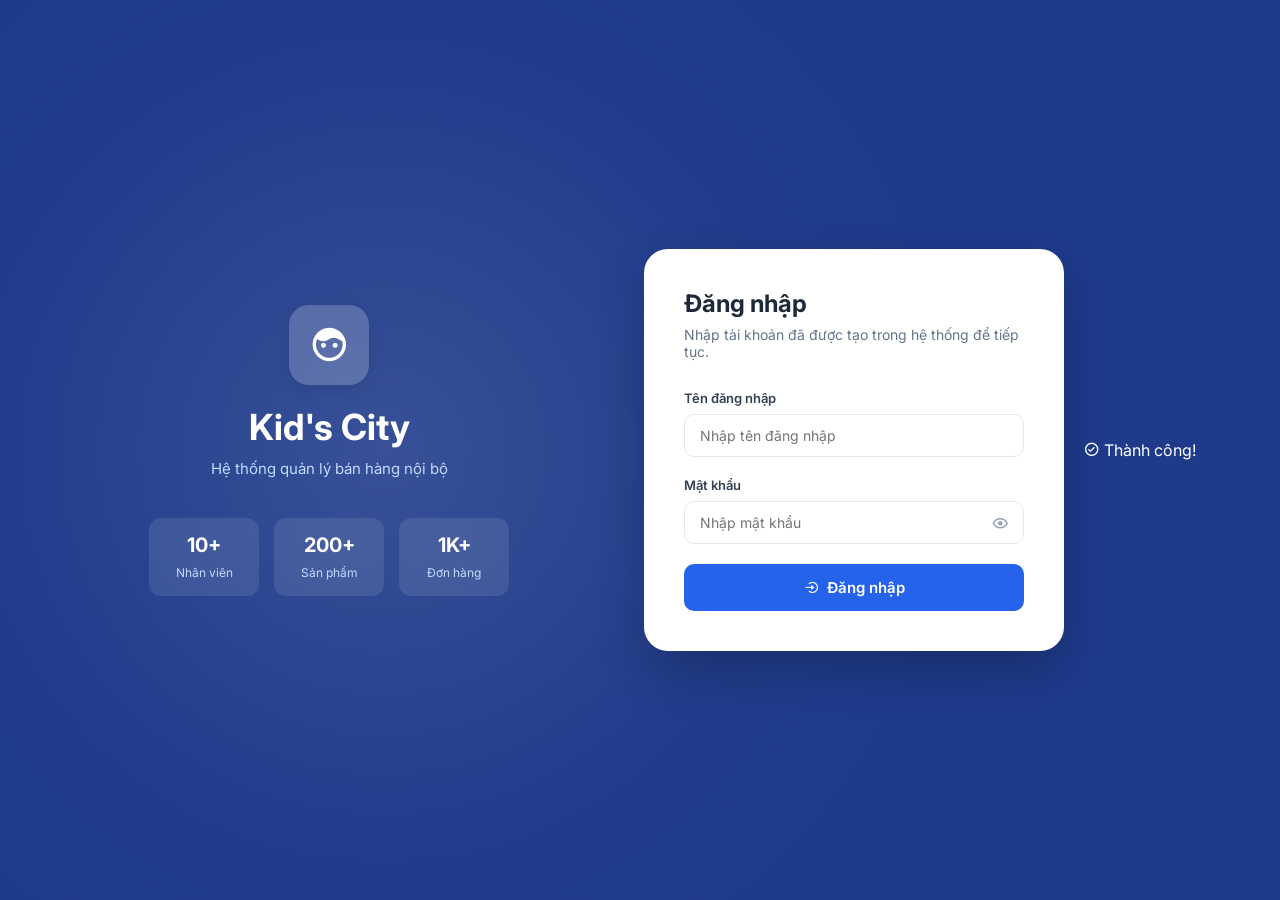
==== frontend/index.html @ 683a2ca7 "update hangnhap+sp" ====
<!DOCTYPE html>
<html lang="vi">
<head>
    <meta charset="UTF-8">
    <meta name="viewport" content="width=device-width, initial-scale=1.0">
    <title>Kid's City - Quản lý bán hàng</title>
    <link href='https://unpkg.com/boxicons@2.1.4/css/boxicons.min.css' rel='stylesheet'>
    <link rel="stylesheet" href="assets/css/index.css">
    <link rel="stylesheet" href="assets/css/sale.css?v=20260528-invoice-combobox">
    <link rel="stylesheet" href="assets/css/import.css?v=20260611-import-edit-layout">
    <link rel="stylesheet" href="assets/css/dashboard.css">
</head>
<body>

    <aside class="sidebar">
        <div class="sidebar-header">
            <div class="logo">
                <i class='bx bxs-face'></i>
                <div>
                    <h2>Kid's City</h2>
                    <p>Quản lý bán hàng</p>
                </div>
            </div>
        </div>

        <ul class="menu">
            <li class="menu-item active">
                <a href="views/dashboard.html" data-target="dashboard">
                    <i class='bx bx-grid-alt'></i> Tổng quan
                </a>
            </li>
            <li class="menu-item">
                <a href="#imports" data-target="imports">
                    <i class='bx bx-box'></i> Quản lý hàng nhập
                </a>
            </li>
            <li class="menu-item has-submenu">
                <a href="#" class="menu-toggle">
                    <i class='bx bx-cube'></i> <span>Quản lý sản phẩm</span>
                    <i class='bx bx-chevron-down arrow'></i>
                </a>
                <ul class="submenu">
                    <li><a href="views/products/categories.html"><i class='bx bx-purchase-tag-alt'></i> Danh mục</a></li>
                    <li><a href="views/products/list.html"><i class='bx bx-package'></i> Sản phẩm</a></li>
                </ul>
            </li>
            <li class="menu-item has-submenu">
                <a href="#" class="menu-toggle">
                    <i class='bx bx-cart'></i> <span>Quản lý bán hàng</span>
                    <i class='bx bx-chevron-down arrow'></i>
                </a>
                <ul class="submenu">
                    <li><a href="#sales/invoices" data-target="sales/invoices"><i class='bx bx-receipt'></i> Hóa đơn</a></li>
                    <li><a href="#sales/exchanges" data-target="sales/exchanges"><i class='bx bx-transfer'></i> Đổi hàng</a></li>
                    <li><a href="#sales/returns" data-target="sales/returns"><i class='bx bx-revision'></i> Trả hàng</a></li>
                </ul>
            </li>
            <li class="menu-item">
                <a href="views/customers.html">
                    <i class='bx bx-user-pin'></i> Quản lý khách hàng
                </a>
            </li>
            <li class="menu-item has-submenu">
                <a href="#" class="menu-toggle">
                    <i class='bx bx-bar-chart-alt-2'></i> <span>Quản lý báo cáo</span>
                    <i class='bx bx-chevron-down arrow'></i>
                </a>
                <ul class="submenu">
                    <li><a href="views/reports/revenue.html"><i class='bx bx-line-chart'></i> Doanh thu</a></li>
                    <li><a href="views/reports/products.html"><i class='bx bx-box'></i> Sản phẩm</a></li>
                    <li><a href="views/reports/customers.html"><i class='bx bx-group'></i> Khách hàng</a></li>
                </ul>
            </li>
        </ul>
    </aside>

    <div class="main-wrapper">
        <header class="top-header">
            <div style="display: flex; align-items: center;">
                <i class='bx bx-menu' id="mobile-menu-btn"></i>
                
                <div class="search-bar">
                    <i class='bx bx-search'></i>
                    <input type="text" placeholder="Tìm kiếm tại đây...">
                </div>
            </div>
            
            <div class="header-actions">
                <div class="dropdown" id="notification-dropdown">
                        <div class="icon-wrapper">
                            <i class='bx bx-bell notification-icon'></i>
                            <span class="badge-dot"></span> </div>
                        
                        <div class="dropdown-menu">
                            <div class="dropdown-header">Thông báo mới</div>
                            <ul class="dropdown-list">
                                <li>
                                    <i class='bx bx-cart-alt'></i>
                                    <div>
                                        <p>Có đơn hàng mới <strong>#ORD011</strong></p>
                                        <span>2 phút trước</span>
                                    </div>
                                </li>
                                <li>
                                    <i class='bx bx-error-circle'></i>
                                    <div>
                                        <p>Sản phẩm <strong>Áo thun</strong> sắp hết hàng</p>
                                        <span>1 giờ trước</span>
                                    </div>
                                </li>
                            </ul>
                            <a href="#" class="dropdown-footer">Xem tất cả thông báo</a>
                        </div>
                    </div>

                <div class="dropdown" id="user-dropdown">
                    <div class="header-user">
                        <div class="avatar blue-bg">N</div>
                        <div class="user-info mobile-hidden">
                            <h4>Nguyễn Văn An</h4>
                            <p>Chủ shop</p>
                        </div>
                        <i class='bx bx-chevron-down'></i>
                    </div>

                    <div class="dropdown-menu account-menu">
                        <ul class="dropdown-list">
                            <li id="open-profile">
                                <i class='bx bx-user'></i> <span>Thông tin cá nhân</span>
                            </li>
                            <li id="open-password">
                                <i class='bx bx-lock-alt'></i> <span>Đổi mật khẩu</span>
                            </li>
                            <li class="divider"></li>
                            <li class="logout-item">
                                <i class='bx bx-log-out-circle'></i> <span>Đăng xuất</span>
                            </li>
                        </ul>
                    </div>
                </div>
            </div>

            <div class="modal-overlay" id="modal-profile">
                <div class="modal-content profile-modal">
                    <div class="modal-header">
                        <h3>Thông tin cá nhân</h3>
                    </div>
                    <div class="modal-body">
                        <div class="profile-main">
                            <div class="avatar-large blue-bg">N</div>
                            <div class="profile-info-header">
                                <h4>Nguyễn Văn An</h4>
                                <p>admin@kidscity.vn</p>
                                <span class="badge-role">Chủ shop</span>
                            </div>
                        </div>
                        <div class="profile-details">
                            <div class="detail-row">
                                <span class="label">Tên đăng nhập</span>
                                <span class="value">admin</span>
                            </div>
                            <div class="detail-row">
                                <span class="label">Điện thoại</span>
                                <span class="value">0901234567</span>
                            </div>
                            <div class="detail-row">
                                <span class="label">Ngày tạo</span>
                                <span class="value">2024-01-01</span>
                            </div>
                        </div>
                        <button class="btn-primary-block close-modal">Đóng</button>
                    </div>
                </div>
            </div>

            <div class="modal-overlay" id="modal-password">
                <div class="modal-content password-modal">
                    <div class="modal-header">
                        <h3>Đổi mật khẩu</h3>
                    </div>
                    <div class="modal-body">
                        <div class="form-group">
                            <label>Mật khẩu mới</label>
                            <input type="password" class="form-control" id="new-password" autocomplete="new-password" value="">
                        </div>
                        <div class="form-group">
                            <label>Xác nhận lại mật khẩu mới</label>
                            <input type="password" class="form-control" id="confirm-new-password" autocomplete="new-password" value="">
                            <p class="password-error" id="password-match-error"></p>
                        </div>
                        <div class="modal-footer-btns">
                            <button class="btn-outline close-modal">Hủy</button>
                            <button class="btn-primary" id="save-password-change">Lưu thay đổi</button>
                        </div>
                    </div>
                </div>
            </div>
        </header>

        <main id="main-content" class="content-body">
            
        </main>
        
    </div>

    <script src="js/api.js?v=20260609-db-only"></script>
    <script src="js/auth.js?v=20260531-staff-role-normalize"></script>
    <script src="js/sale.js?v=20260609-db-only"></script>
    <script src="js/import.js?v=20260611-import-edit-images"></script>
    <script src="js/data-bindings.js?v=20260528-db-views"></script>
    <script src="js/index.js?v=20260601-password"></script>
</body>
</html>
---- frontend/assets/css/index.css ----
@import url('https://fonts.googleapis.com/css2?family=Inter:wght@400;500;600;700&display=swap');

/* --- GLOBAL --- */
* { margin: 0; padding: 0; box-sizing: border-box; font-family: 'Inter', sans-serif; }
body { background-color: #f7f9fc; display: flex; height: 100vh; overflow: hidden; color: #333; }
a { text-decoration: none; }
ul { list-style: none; }

/* --- SIDEBAR --- */
.sidebar { width: 280px; background-color: #2b4592; color: #fff; display: flex; flex-direction: column; height: 100%; transition: left 0.3s ease;}
.sidebar-header { padding: 20px; display: flex; align-items: center; justify-content: space-between; border-bottom: 1px solid rgba(255,255,255,0.1); }
.logo { display: flex; align-items: center; gap: 10px; }
.logo i { font-size: 32px; background: #fff; color: #2b4592; border-radius: 50%; padding: 5px; }
.logo h2 { font-size: 18px; font-weight: 700; }
.logo p { font-size: 12px; color: #a5b4fc; }

/* Xử lý khoảng cách Menu chuẩn */
.menu { padding: 20px 15px; flex: 1; overflow-y: auto; }
.menu-item { margin-bottom: 5px; }
.menu-item > a { 
    display: flex; 
    align-items: center; 
    gap: 12px; /* Ghim khoảng cách giữa Icon và Chữ */
    padding: 12px 15px; 
    border-radius: 8px; 
    color: #c7d2fe; 
    transition: 0.2s; 
    font-weight: 500;
}
.menu-item > a:hover, .menu-item.active > a { 
    background-color: #3b5cbd; 
    color: #fff; 
}
.menu-item > a > i:first-child { 
    font-size: 20px; 
}
.menu-item > a > span {
    flex: 1; /* Chiếm phần không gian còn lại */
    white-space: nowrap;
}
.menu-item .arrow { 
    margin-left: auto; /* Đẩy mũi tên trượt sang lề phải */
    font-size: 20px;
    transition: 0.3s; 
}
.menu-item.open .arrow { transform: rotate(180deg); }

/* Submenu */
.submenu { padding-left: 45px; margin-top: 5px; display: none; }
.menu-item.open .submenu { display: block; }
.submenu a { display: flex; align-items: center; gap: 10px; color: #a5b4fc; padding: 8px 0; font-size: 14px; }
.submenu a:hover { color: #fff; }
.submenu a.active,
.submenu-active a {
    color: #fff;
    font-weight: 700;
    background: rgba(255, 255, 255, 0.14);
    border-radius: 8px;
    padding: 8px 10px;
    margin-left: -10px;
}
.submenu a.active i,
.submenu-active a i { color: #fff; }

.avatar { width: 40px; height: 40px; border-radius: 50%; background: #2563eb; display: flex; align-items: center; justify-content: center; font-weight: bold; color: #fff;}
.user-info h4 { font-size: 14px; font-weight: 600; }
.user-info p { font-size: 12px; color: #a5b4fc; }

/* --- MAIN WRAPPER & HEADER --- */
.main-wrapper { flex: 1; display: flex; flex-direction: column; overflow: hidden; }
.top-header { height: 70px; background: #fff; display: flex; align-items: center; justify-content: space-between; padding: 0 30px; box-shadow: 0 2px 10px rgba(0,0,0,0.02); z-index: 10;}
.search-bar { display: flex; align-items: center; background: #f3f4f6; padding: 10px 15px; border-radius: 8px; width: 350px; }
.search-bar i { color: #9ca3af; font-size: 20px; margin-right: 10px; }
.search-bar input { border: none; background: transparent; outline: none; width: 100%; font-size: 14px; }
.header-actions { display: flex; align-items: center; gap: 20px; }
.notification-icon { font-size: 24px; color: #6b7280; cursor: pointer; }
.header-user { display: flex; align-items: center; gap: 12px; cursor: pointer; }
.header-user .user-info h4 { color: #111827; }
.header-user .user-info p { color: #6b7280; }

/* --- CONTENT BODY (DASHBOARD) --- */
.content-body { padding: 30px; overflow-y: auto; flex: 1; }
.page-header { margin-bottom: 25px; }
.page-header h1 { font-size: 24px; color: #111827; margin-bottom: 5px; }
.page-header p { color: #6b7280; font-size: 14px; }

/* Thẻ thống kê */
.stats-grid { display: grid; grid-template-columns: repeat(4, 1fr); gap: 20px; margin-bottom: 30px; }
.stat-card { background: #fff; padding: 20px; border-radius: 12px; display: flex; justify-content: space-between; box-shadow: 0 2px 10px rgba(0,0,0,0.02); }
.stat-title { color: #6b7280; font-size: 14px; margin-bottom: 10px; }
.stat-value { font-size: 24px; color: #111827; margin-bottom: 10px; }
.stat-trend { font-size: 12px; display: flex; align-items: center; gap: 5px; }
.stat-trend.positive { color: #10b981; }
.stat-trend span { color: #9ca3af; }
.stat-icon { width: 48px; height: 48px; border-radius: 12px; display: flex; align-items: center; justify-content: center; font-size: 24px; }
.blue-light { background: #e0e7ff; color: #4f46e5; }
.orange-light { background: #ffedd5; color: #ea580c; }
.green-light { background: #d1fae5; color: #10b981; }
.purple-light { background: #f3e8ff; color: #9333ea; }

/* Bảng và List */
.bottom-grid { display: grid; grid-template-columns: 2fr 1fr; gap: 20px; }
.table-card { background: #fff; padding: 20px; border-radius: 12px; box-shadow: 0 2px 10px rgba(0,0,0,0.02); }
.card-header { display: flex; justify-content: space-between; align-items: flex-start; margin-bottom: 20px; }
.card-header h3 { font-size: 16px; color: #111827; margin-bottom: 5px; }
.card-header p { font-size: 13px; color: #6b7280; }
.view-all { color: #3b82f6; font-size: 13px; display: flex; align-items: center; gap: 5px; font-weight: 500;}

table { width: 100%; border-collapse: collapse; }
table th { text-align: left; padding: 12px 10px; font-size: 12px; color: #6b7280; border-bottom: 1px solid #f3f4f6; }
table td { padding: 15px 10px; font-size: 14px; border-bottom: 1px solid #f3f4f6; color: #374151; }
.text-blue { color: #2563eb !important; }
.font-weight-500 { font-weight: 500; }
.font-weight-600 { font-weight: 600; }

.badge { padding: 6px 12px; border-radius: 20px; font-size: 12px; font-weight: 500; }
.badge-warning { background: #fef3c7; color: #d97706; }
.badge-info { background: #e0f2fe; color: #0284c7; }
.badge-success { background: #d1fae5; color: #059669; }

.product-list li { display: flex; align-items: center; padding: 15px 0; border-bottom: 1px solid #f3f4f6; }
.product-list li:last-child { border-bottom: none; }
.product-rank { width: 28px; height: 28px; border-radius: 50%; display: flex; align-items: center; justify-content: center; font-size: 13px; font-weight: 600; margin-right: 15px; }
.rank-1 { background: #fef08a; color: #ca8a04; }
.rank-2 { background: #e5e7eb; color: #4b5563; }
.rank-3 { background: #fed7aa; color: #c2410c; }
.product-info { flex: 1; }
.product-info h4 { font-size: 14px; color: #111827; margin-bottom: 3px; }
.product-info p { font-size: 12px; color: #6b7280; }
.product-price { text-align: right; }
.product-price h4 { font-size: 14px; font-weight: 600; color: #111827; }
.product-price p { font-size: 12px; color: #10b981; }

/* =========================================
   RESPONSIVE DESIGN (TABLET & MOBILE)
   ========================================= */

#mobile-menu-btn {
    display: none;
    font-size: 28px;
    cursor: pointer;
    color: #111827;
    margin-right: 15px;
}

.sidebar-overlay {
    display: none;
    position: fixed;
    top: 0; left: 0; right: 0; bottom: 0;
    background: rgba(0,0,0,0.5);
    z-index: 99;
}

/* Tablet */
@media (max-width: 1024px) {
    .stats-grid { grid-template-columns: repeat(2, 1fr); }
    .bottom-grid { grid-template-columns: 1fr; }
}

/* Mobile */
@media (max-width: 768px) {

    #mobile-menu-btn { display: block; }
    .search-bar, .mobile-hidden { display: none; }
    .top-header { padding: 0 15px; }
    .content-body { padding: 15px; }

    .sidebar {
        position: fixed;
        left: -280px;
        top: 0; bottom: 0;
        z-index: 100;
    }
    
    .sidebar.show { left: 0; }
    .sidebar-overlay.show { display: block; }
    .stats-grid { grid-template-columns: 1fr; }
    .recent-orders { overflow-x: auto; }
    table { min-width: 600px; }
}

/* --- HỆ THỐNG DROPDOWN --- */
.dropdown {
    position: relative;
    display: inline-block;
}

.icon-wrapper {
    position: relative;
    cursor: pointer;
    padding: 5px;
}

/* Chấm đỏ thông báo trên icon chuông */
.badge-dot {
    position: absolute;
    top: 5px;
    right: 5px;
    width: 9px;
    height: 9px;
    background-color: #ef4444; /* Màu đỏ thông báo */
    border: 2px solid #fff;
    border-radius: 50%;
}

/* Khung Menu thả xuống */
.dropdown-menu {
    position: absolute;
    top: calc(100% + 12px);
    right: 0;
    width: 260px;
    background: #fff;
    border-radius: 12px;
    box-shadow: 0 10px 25px rgba(0,0,0,0.08);
    border: 1px solid #f0f0f0;
    display: none; /* Ẩn mặc định */
    z-index: 1000;
    overflow: hidden;
    animation: fadeInSlide 0.2s ease-out;
}

.dropdown-menu.show {
    display: block;
}

@keyframes fadeInSlide {
    from { opacity: 0; transform: translateY(-10px); }
    to { opacity: 1; transform: translateY(0); }
}

/* Header & Footer của dropdown thông báo */
.dropdown-header {
    padding: 15px;
    font-weight: 600;
    border-bottom: 1px solid #f3f4f6;
    font-size: 14px;
}

.dropdown-footer {
    display: block;
    text-align: center;
    padding: 12px;
    font-size: 13px;
    color: #2563eb;
    background: #f9fafb;
    border-top: 1px solid #f3f4f6;
}

/* Danh sách các mục trong menu */
.dropdown-list { padding: 5px 0; margin: 0; list-style: none; }
.dropdown-list li { transition: 0.2s; }
.dropdown-list li:hover { background-color: #f8fafc; }

.dropdown-list a, .dropdown-list li {
    padding: 10px 15px;
    display: flex;
    align-items: center;
    gap: 12px;
    text-decoration: none;
    color: #475569;
    font-size: 14px;
    cursor: pointer;
}

.dropdown-list i { font-size: 18px; color: #64748b; }

/* CSS riêng cho Menu tài khoản (Giống image_48649c.png) */
.account-menu { width: 200px; }
.divider { height: 1px; background: #f1f5f9; margin: 4px 0; padding: 0 !important; }
.logout-item { color: #ef4444 !important; font-weight: 500; }
.logout-item i { color: #ef4444 !important; }

/* --- MODAL SYSTEM --- */
.modal-overlay {
    position: fixed;
    top: 0; left: 0; width: 100%; height: 100%;
    background: rgba(0, 0, 0, 0.4);
    display: none; /* Ẩn mặc định */
    align-items: center;
    justify-content: center;
    z-index: 2000;
}

.modal-overlay.active { display: flex; }

.modal-content {
    background: #fff;
    border-radius: 24px; /* Bo góc cực mạnh như ảnh */
    width: 100%;
    max-width: 450px;
    padding: 30px;
    position: relative;
    box-shadow: 0 20px 40px rgba(0,0,0,0.1);
}

.modal-header h3 {
    font-size: 20px;
    font-weight: 700;
    margin-bottom: 25px;
    color: #111827;
}

/* Style cho Thông tin cá nhân (Profile) */
.profile-main {
    display: flex;
    align-items: center;
    gap: 20px;
    margin-bottom: 30px;
}
.avatar-large {
    width: 80px; height: 80px;
    border-radius: 50%;
    display: flex;
    align-items: center;
    justify-content: center;
    font-size: 32px;
    font-weight: bold;
    color: #fff;
}
.profile-info-header h4 { font-size: 18px; margin-bottom: 4px; }
.profile-info-header p { color: #6b7280; font-size: 14px; margin-bottom: 8px; }
.badge-role {
    background: #e0e7ff;
    color: #4f46e5;
    padding: 4px 12px;
    border-radius: 20px;
    font-size: 12px;
    font-weight: 600;
}

.profile-details { margin-bottom: 30px; }
.detail-row {
    display: flex;
    justify-content: space-between;
    padding: 15px 0;
    border-bottom: 1px solid #f3f4f6;
    font-size: 14px;
}
.detail-row .label { color: #6b7280; }
.detail-row .value { font-weight: 600; color: #111827; }

/* Style cho Đổi mật khẩu */
.form-group { margin-bottom: 20px; }
.form-group label { display: block; margin-bottom: 8px; font-weight: 500; font-size: 14px; color: #374151; }
.form-control {
    width: 100%;
    padding: 12px 15px;
    border: 1px solid #e5e7eb;
    border-radius: 12px;
    font-size: 14px;
    outline: none;
}
.form-control.input-error {
    border-color: #dc2626;
    background: #fef2f2;
}
.password-error {
    display: none;
    margin-top: 6px;
    color: #dc2626;
    font-size: 13px;
    font-weight: 500;
}
.password-error.show {
    display: block;
}
.modal-footer-btns {
    display: flex;
    gap: 12px;
    margin-top: 30px;
}

/* Nút bấm chuẩn style */
.btn-primary-block {
    width: 100%;
    padding: 14px;
    background: #2563eb;
    color: #fff;
    border: none;
    border-radius: 14px;
    font-weight: 600;
    cursor: pointer;
}
.btn-primary {
    flex: 1;
    padding: 14px;
    background: #2563eb;
    color: #fff;
    border: none;
    border-radius: 14px;
    font-weight: 600;
    cursor: pointer;
}
.btn-outline {
    flex: 1;
    padding: 14px;
    background: transparent;
    border: 1px solid #e5e7eb;
    border-radius: 14px;
    font-weight: 600;
    cursor: pointer;
    color: #6b7280;
}

#global-toast {
    position: fixed;
    top: 20px;
    right: -300px;
    background: #dcfce7;
    color: #166534;
    padding: 12px 20px;
    border-radius: 8px;
    font-size: 14px;
    font-weight: 500;
    display: flex;
    align-items: center;
    gap: 8px;
    box-shadow: 0 4px 15px rgba(0, 0, 0, 0.1);
    z-index: 9999;
    transition: right 0.4s ease-in-out;
}
#global-toast.show { right: 20px; }
#global-toast i { font-size: 20px; color: #16a34a; }
---- frontend/assets/css/sale.css ----
/* =========================================================
   SALE COMMON - Dùng chung cho hóa đơn, đổi hàng, trả hàng
   ========================================================= */
.sales-page { color: #111827; }
.sales-toolbar { display: flex; gap: 12px; align-items: center; margin-bottom: 18px; }
.sales-search { flex: 1; display: flex; align-items: center; gap: 10px; background: #fff; border: 1px solid #e5e7eb; border-radius: 10px; padding: 0 14px; height: 44px; }
.sales-search:focus-within { border-color: #3b82f6; box-shadow: 0 0 0 3px rgba(59, 130, 246, .12); }
.sales-search i { color: #94a3b8; font-size: 20px; }
.sales-search input { border: 0; outline: 0; width: 100%; font-size: 14px; background: transparent; }

.sales-btn { border: 0; border-radius: 10px; padding: 12px 16px; font-weight: 600; cursor: pointer; display: inline-flex; align-items: center; gap: 8px; white-space: nowrap; }
.sales-btn.primary { background: #2f80ed; color: #fff; }
.sales-btn.light { background: #fff; color: #475569; border: 1px solid #e5e7eb; }
.sales-btn.block { width: 100%; justify-content: center; }
.btn-pink { background: #fb7185 !important; }
.btn-green { background: #4ade80 !important; }

.green { color: #00a651 !important; }
.blue { color: #2563eb !important; }
.purple { color: #8b5cf6 !important; }
.red { color: #ef0000 !important; }
.mt-28 { margin-top: 28px; }

/* =========================================================
   SALE STATS - Các thẻ số liệu ở đầu trang
   ========================================================= */
.sales-stats { display: grid; grid-template-columns: repeat(4, minmax(150px, 1fr)); gap: 18px; margin-bottom: 18px; }
.sales-stat { background: #fff; border: 1px solid #eef2f7; border-radius: 10px; padding: 18px; }
.sales-stat span { color: #64748b; font-size: 13px; }
.sales-stat strong { display: block; margin-top: 8px; font-size: 22px; }

/* =========================================================
   SALE TABLE - Bảng danh sách và bảng chi tiết trong modal
   ========================================================= */
.sales-card { background: #fff; border: 1px solid #eef2f7; border-radius: 12px; overflow: hidden; }
.sales-table { width: 100%; border-collapse: collapse; }
.sales-table th { background: #f8fafc; color: #64748b; font-size: 12px; font-weight: 700; text-transform: none; text-align: left; }
.sales-table th, .sales-table td { padding: 14px 16px; border-bottom: 1px solid #f1f5f9; font-size: 14px; }
.sales-table tr:last-child td { border-bottom: 0; }
.action-group { display: inline-flex; align-items: center; gap: 8px; }
.action-btn { border: 0; background: transparent; cursor: pointer; font-size: 18px; width: 28px; height: 28px; border-radius: 8px; display: inline-flex; align-items: center; justify-content: center; }
.action-btn.view { color: #2563eb; }
.action-btn.edit { color: #f59e0b; }
.action-btn.delete { color: #ef4444; }
.action-btn:hover { background: #f1f5f9; }
.action-eye { border: 0; background: transparent; color: #2563eb; cursor: pointer; font-size: 18px; }
.empty-row { text-align: center; color: #94a3b8; padding: 42px !important; }

/* =========================================================
   SALE MODAL - Khung popup tạo mới và xem chi tiết
   ========================================================= */
.sales-modal { position: fixed; inset: 0; background: rgba(15, 23, 42, .35); display: none; align-items: center; justify-content: center; z-index: 3000; padding: 24px; }
.sales-modal.active { display: flex; }
.sales-dialog { background: #fff; width: min(980px, 100%); max-height: 92vh; overflow: auto; border-radius: 12px; box-shadow: 0 24px 60px rgba(15, 23, 42, .18); }
.sales-dialog.detail { width: min(760px, 100%); }
.sales-modal-header { display: flex; align-items: center; justify-content: space-between; padding: 22px 28px; border-bottom: 1px solid #eef2f7; }
.sales-modal-header h3 { font-size: 18px; }
.modal-close { border: 0; background: transparent; color: #64748b; font-size: 24px; cursor: pointer; }
.sales-modal-body { padding: 24px 28px 28px; }
.modal-actions { display: flex; justify-content: flex-end; gap: 12px; padding-top: 20px; margin-top: 20px; border-top: 1px solid #eef2f7; }

/* =========================================================
   SALE FORM - Input/select dùng trong các form tạo mới
   ========================================================= */
.form-grid { display: grid; grid-template-columns: 1fr 1fr; gap: 18px; }
.field label { display: block; color: #475569; font-weight: 600; font-size: 14px; margin-bottom: 8px; }
.field input, .field select { width: 100%; height: 42px; border: 1px solid #e5e7eb; border-radius: 10px; padding: 0 14px; outline: none; color: #334155; background: #fff; }
.field.full { grid-column: 1 / -1; }
.required { color: #ef4444; }

/* =========================================================
   DETAIL VIEW - Layout các dòng thông tin trong modal chi tiết
   ========================================================= */
.detail-title { margin-bottom: 26px; }
.section-title { margin-bottom: 14px; }
.add-title { margin-top: 22px; }
.detail-grid { display: grid; grid-template-columns: 1fr 1fr; gap: 26px 80px; margin-bottom: 24px; }
.detail-item span { display: block; color: #64748b; font-weight: 600; margin-bottom: 6px; }
.detail-item strong { font-size: 16px; }
.total-line { text-align: right; font-size: 20px; font-weight: 700; margin: 22px 0; }

/* =========================================================
   INVOICES - Giao diện riêng của tạo hóa đơn
   ========================================================= */
.add-product { background: #eaf3ff; border: 1px solid #d7e8ff; border-radius: 12px; padding: 16px; display: grid; grid-template-columns: 1fr 120px auto; gap: 12px; align-items: end; margin: 16px 0; }
.product-combobox-field { min-width: 0; }
.product-combobox { position: relative; }
.product-combobox input[data-product-search] { padding-right: 44px; }
.combo-toggle { position: absolute; right: 8px; top: 50%; transform: translateY(-50%); width: 32px; height: 32px; border: 0; border-radius: 8px; background: transparent; color: #64748b; cursor: pointer; display: inline-flex; align-items: center; justify-content: center; font-size: 20px; }
.combo-toggle:hover { background: #f1f5f9; color: #2563eb; }
.combo-options { display: none; position: absolute; left: 0; right: 0; top: calc(100% + 6px); max-height: 300px; overflow-y: auto; background: #fff; border: 1px solid #dbe4f0; border-radius: 10px; box-shadow: 0 16px 30px rgba(15, 23, 42, .16); z-index: 30; padding: 6px; }
.product-combobox.open .combo-options { display: block; }
.combo-option { width: 100%; border: 0; background: transparent; color: #334155; border-radius: 8px; padding: 12px 14px; display: flex; align-items: flex-start; justify-content: space-between; gap: 14px; cursor: pointer; text-align: left; font-size: 14px; }
.combo-main { min-width: 0; display: flex; flex-direction: column; gap: 7px; }
.combo-title { color: #1e293b; font-weight: 500; }
.combo-title strong { color: #2563eb; margin-right: 8px; }
.combo-meta { display: flex; flex-wrap: wrap; gap: 6px; }
.combo-meta b { color: #475569; background: #f1f5f9; border-radius: 999px; padding: 3px 8px; font-size: 12px; font-weight: 600; }
.combo-option small { color: #16a34a; font-weight: 700; white-space: nowrap; }
.combo-option:hover { background: #eff6ff; color: #1d4ed8; }
.combo-empty { padding: 12px; color: #94a3b8; font-size: 14px; }
.invoice-combobox { position: relative; }
.invoice-combobox input[data-invoice-code] { padding-right: 14px; }
.invoice-combobox.open .invoice-options { display: block; }
.invoice-options { display: none; position: absolute; left: 0; right: 0; top: calc(100% + 6px); max-height: 240px; overflow-y: auto; background: #fff; border: 1px solid #dbe4f0; border-radius: 10px; box-shadow: 0 16px 30px rgba(15, 23, 42, .16); z-index: 60; padding: 6px; }
.invoice-option { width: 100%; border: 0; background: transparent; color: #334155; border-radius: 8px; padding: 11px 12px; display: flex; align-items: center; justify-content: space-between; gap: 12px; cursor: pointer; text-align: left; font-size: 14px; }
.invoice-option strong { color: #1d4ed8; }
.invoice-option span { color: #64748b; overflow: hidden; text-overflow: ellipsis; white-space: nowrap; }
.invoice-option:hover { background: #eff6ff; }
.draft-product-meta { margin-top: 4px; color: #64748b; font-size: 12px; }
.invoice-summary { width: min(320px, 100%); margin: 14px 0 0 auto; border-top: 1px solid #eef2f7; padding-top: 12px; display: flex; flex-direction: column; gap: 10px; }
.summary-row { display: flex; align-items: center; justify-content: space-between; gap: 16px; color: #475569; font-size: 14px; }
.summary-row span { font-weight: 600; }
.summary-row strong { color: #0f172a; font-size: 15px; }
.summary-row input { width: 140px; height: auto; border: 0; border-radius: 0; padding: 0; text-align: right; color: #0f172a; font-size: 15px; font-weight: 700; outline: none; background: transparent; }
.summary-row input:focus { color: #2563eb; }
.total-row { border-top: 1px solid #eef2f7; padding-top: 10px; }
.total-row strong { color: #16a34a; font-size: 18px; }
.invoice-actions { align-items: center; justify-content: space-between; }
.invoice-actions .action-buttons { display: flex; gap: 12px; }
.add-customer-link { display: inline-flex; align-items: center; gap: 8px; color: #2563eb; font-weight: 600; padding: 12px 0; }
.add-customer-link i { font-size: 20px; }
.customer-select-row { display: grid; grid-template-columns: 1fr 44px; gap: 10px; align-items: center; }
.add-customer-link.inline { width: 44px; height: 42px; padding: 0; border: 1px solid #dbeafe; border-radius: 10px; background: #eff6ff; justify-content: center; color: #2563eb; }
.add-customer-link.inline:hover { background: #dbeafe; text-decoration: none; }
.product-code-link { color: #2563eb; font-weight: 700; text-decoration: none; }
.product-code-link:hover { text-decoration: underline; }
.invoice-code-link { color: #1d4ed8; font-weight: 600; text-decoration: none; }
.invoice-code-link:hover { text-decoration: underline; }
.draft-actions { display: inline-flex; align-items: center; gap: 8px; }
.draft-action { border: 0; background: transparent; width: 30px; height: 30px; border-radius: 8px; display: inline-flex; align-items: center; justify-content: center; cursor: pointer; font-size: 18px; }
.draft-action.edit { color: #f59e0b; }
.draft-action.delete { color: #ef4444; }
.draft-action:hover { background: #f1f5f9; }

/* Phân trang bảng hóa đơn, đặt dưới góc phải bảng */
.sales-pagination { display: flex; justify-content: flex-end; align-items: center; gap: 8px; margin-top: 14px; }
.page-btn { min-width: 36px; height: 36px; border: 1px solid #e5e7eb; background: #fff; color: #475569; border-radius: 9px; cursor: pointer; font-weight: 600; }
.page-btn:hover { border-color: #2f80ed; color: #2f80ed; }
.page-btn.active { background: #2f80ed; border-color: #2f80ed; color: #fff; }
.page-btn:disabled { opacity: .45; cursor: not-allowed; }

/* =========================================================
   EXCHANGES - Giao diện riêng của tạo phiếu đổi hàng
   ========================================================= */
.swap-panel { border-radius: 12px; padding: 16px; display: grid; grid-template-columns: 1fr 120px auto; gap: 12px; align-items: end; margin: 14px 0; }
.swap-panel.old { background: #fff1f2; border: 1px solid #fecdd3; }
.swap-panel.new { background: #ecfdf5; border: 1px solid #bbf7d0; }
.dot-title { display: flex; align-items: center; gap: 8px; font-weight: 700; color: #334155; margin-top: 18px; }
.dot-title::before { content: ""; width: 8px; height: 8px; border-radius: 50%; background: #ef4444; }
.dot-title.new::before { background: #22c55e; }

/* =========================================================
   RETURNS - Giao diện riêng của tạo phiếu trả hàng
   ========================================================= */
.return-panel { background: #fff1f2; border: 1px solid #fecdd3; border-radius: 12px; padding: 16px; display: grid; grid-template-columns: 1fr 120px auto; gap: 12px; align-items: end; margin: 14px 0; }

/* Dòng hiển thị sản phẩm vừa chọn trong form đổi/trả */
.selected-items { display: flex; justify-content: space-between; gap: 12px; margin: -6px 0 12px; padding: 10px 14px; border-radius: 10px; background: #f8fafc; color: #334155; font-size: 14px; }
.selected-items strong { color: #111827; }

/* =========================================================
   RESPONSIVE - Co layout trên tablet/mobile
   ========================================================= */
@media (max-width: 900px) {
    .sales-stats { grid-template-columns: repeat(2, 1fr); }
    .add-product, .swap-panel, .return-panel, .form-grid { grid-template-columns: 1fr; }
}

@media (max-width: 640px) {
    .sales-toolbar { flex-direction: column; align-items: stretch; }
    .sales-stats { grid-template-columns: 1fr; }
    .sales-card { overflow-x: auto; }
    .detail-grid { grid-template-columns: 1fr; }
    .invoice-actions { align-items: stretch; flex-direction: column; }
    .invoice-actions .action-buttons { justify-content: flex-end; }
}
/* =========================================================
   EDIT/DELETE MODAL - Popup sửa và xác nhận xóa ở giữa màn hình
   ========================================================= */
.edit-dialog { max-width: 860px; }
.edit-summary { color: #64748b; margin-bottom: 18px; line-height: 1.5; }
.edit-grid { margin-bottom: 20px; }
.edit-section-title { margin-top: 18px; }
.sales-btn.danger { background: #ef4444; color: #fff; }
.delete-message { text-align: center; padding: 14px 10px 4px; }
.delete-message i { color: #ef4444; font-size: 48px; margin-bottom: 12px; }
.delete-message p { font-size: 18px; font-weight: 600; color: #111827; margin-bottom: 8px; }
.delete-message span { color: #64748b; font-size: 14px; }
---- frontend/assets/css/import.css ----
/* =========================================================
   IMPORT COMMON - Layout chung cho trang hàng nhập
   ========================================================= */
.import-page { color: #111827; }
.import-toolbar { display: flex; gap: 12px; align-items: center; margin-bottom: 18px; }
.import-search { flex: 1; display: flex; align-items: center; gap: 10px; background: #fff; border: 1px solid #e5e7eb; border-radius: 10px; padding: 0 14px; height: 44px; }
.import-search:focus-within { border-color: #3b82f6; box-shadow: 0 0 0 3px rgba(59, 130, 246, .12); }
.import-search i { color: #94a3b8; font-size: 20px; }
.import-search input { border: 0; outline: 0; width: 100%; font-size: 14px; background: transparent; }
.import-btn { border: 0; border-radius: 10px; padding: 12px 16px; font-weight: 600; cursor: pointer; display: inline-flex; align-items: center; justify-content: center; gap: 8px; white-space: nowrap; }
.import-btn.primary { background: #2f80ed; color: #fff; }
.import-btn.light { background: #fff; color: #475569; border: 1px solid #e5e7eb; }
.import-btn.block { width: 100%; margin-top: 28px; }
.import-btn.danger { background: #ef4444; color: #fff; }
.required { color: #ef4444; }

/* =========================================================
   IMPORT STATS - Thẻ thống kê đầu trang
   ========================================================= */
.import-stats { display: grid; grid-template-columns: repeat(4, minmax(150px, 1fr)); gap: 18px; margin-bottom: 18px; }
.import-stat { background: #fff; border: 1px solid #eef2f7; border-radius: 10px; padding: 18px; }
.import-stat span { color: #64748b; font-size: 13px; }
.import-stat strong { display: block; margin-top: 8px; font-size: 22px; }

/* =========================================================
   IMPORT TABLE - Bảng danh sách và bảng chi tiết
   ========================================================= */
.import-card { background: #fff; border: 1px solid #eef2f7; border-radius: 12px; overflow: hidden; }
.import-table { width: 100%; border-collapse: collapse; }
.import-table th { background: #f8fafc; color: #64748b; font-size: 12px; font-weight: 700; text-align: left; }
.import-table th, .import-table td { padding: 14px 16px; border-bottom: 1px solid #f1f5f9; font-size: 14px; }
.import-table tr:last-child td { border-bottom: 0; }
.empty-row { text-align: center; color: #94a3b8; padding: 42px !important; }
.import-action-group { display: inline-flex; align-items: center; gap: 8px; }
.import-action-btn { border: 0; background: transparent; cursor: pointer; font-size: 18px; width: 28px; height: 28px; border-radius: 8px; display: inline-flex; align-items: center; justify-content: center; }
.import-action-btn.view { color: #2563eb; }
.import-action-btn.edit { color: #f59e0b; }
.import-action-btn.delete { color: #ef4444; }
.import-action-btn:hover { background: #f1f5f9; }

/* =========================================================
   IMPORT MODAL - Popup tạo, chi tiết và sửa phiếu hàng nhập
   ========================================================= */
.import-modal { position: fixed; inset: 0; background: rgba(15, 23, 42, .35); display: none; align-items: center; justify-content: center; z-index: 3000; padding: 24px; }
.import-modal.active { display: flex; }
.import-dialog { background: #fff; width: min(980px, 100%); max-height: 92vh; overflow: auto; border-radius: 12px; box-shadow: 0 24px 60px rgba(15, 23, 42, .18); }
.import-dialog.detail { width: min(760px, 100%); }
.import-dialog.import-edit-dialog { width: min(920px, 100%); }
.import-modal-header { display: flex; align-items: center; justify-content: space-between; padding: 22px 28px; border-bottom: 1px solid #eef2f7; }
.import-modal-header h3 { font-size: 18px; }
.import-modal-body { padding: 24px 28px 28px; }
.import-modal-actions { display: flex; justify-content: flex-end; gap: 12px; padding-top: 20px; margin-top: 20px; border-top: 1px solid #eef2f7; }
.modal-close { border: 0; background: transparent; color: #64748b; font-size: 24px; cursor: pointer; }

/* =========================================================
   IMPORT FORM - Các input trong form tạo/sửa phiếu hàng nhập
   ========================================================= */
.form-grid { display: grid; grid-template-columns: 1fr 1fr; gap: 18px; }
.field label { display: block; color: #475569; font-weight: 600; font-size: 14px; margin-bottom: 8px; }
.field input, .field select { width: 100%; height: 42px; border: 1px solid #e5e7eb; border-radius: 10px; padding: 0 14px; outline: none; color: #334155; background: #fff; }
.field.full { grid-column: 1 / -1; }
.import-add-product { background: #f1f7ff; border: 1px solid #dbeafe; border-radius: 12px; padding: 16px; display: block; margin: 16px 0; }
.import-add-grid { display: grid; grid-template-columns: 2fr 1.2fr 1.5fr 1fr; gap: 12px; margin-bottom: 15px; }
.import-section-title { margin: 22px 0 14px; }
.detail-title { margin-bottom: 26px; }
.detail-grid { display: grid; grid-template-columns: 1fr 1fr; gap: 26px 80px; margin-bottom: 24px; }
.detail-item span { display: block; color: #64748b; font-weight: 600; margin-bottom: 6px; }
.detail-item strong { font-size: 16px; }

/* =========================================================
   IMPORT EDIT - Bảng sửa sản phẩm trong phiếu nhập
   ========================================================= */
.import-edit-products-card { border-radius: 14px; overflow-x: auto; }
.import-edit-table { min-width: 920px; table-layout: auto; width: 100%; }
.import-edit-table th { padding: 12px 10px; font-size: 13px; text-transform: none; white-space: nowrap; }
.import-edit-table td { padding: 10px 8px; vertical-align: top; white-space: normal; word-break: break-word; }
.import-edit-table .col-image { width: 76px; min-width: 76px; }
.import-edit-table .col-product { min-width: 120px; }
.import-edit-table .col-category { min-width: 100px; }
.import-edit-table .col-size { width: 68px; min-width: 68px; }
.import-edit-table .col-color { width: 76px; min-width: 76px; }
.import-edit-table .col-qty { width: 62px; min-width: 62px; }
.import-edit-table .col-price { width: 96px; min-width: 96px; }
.import-edit-table .col-action { width: 48px; min-width: 48px; text-align: center; }
.import-edit-table textarea,
.import-edit-table input[type="text"],
.import-edit-table input[type="number"] {
    width: 100%;
    min-height: 44px;
    height: auto;
    border: 1px solid #dbe5f1;
    border-radius: 10px;
    padding: 8px 10px;
    background: #f8fafc;
    color: #334155;
    font-size: 13px;
    line-height: 1.45;
    outline: none;
    box-sizing: border-box;
    resize: none;
    word-wrap: break-word;
    white-space: normal;
    overflow-wrap: anywhere;
}
.import-edit-table textarea {
    min-height: 52px;
    max-height: 76px;
    field-sizing: content;
}
.import-edit-table input[type="number"] {
    min-height: 44px;
    padding: 8px 6px;
}
.import-edit-table textarea:focus,
.import-edit-table input:focus {
    background: #fff;
    border-color: #3b82f6;
    box-shadow: 0 0 0 3px rgba(59, 130, 246, .12);
}
#import-edit .import-dialog { width: min(1080px, 100%); }
.import-table .import-cell-wrap {
    white-space: normal;
    word-break: break-word;
    line-height: 1.45;
    max-width: 220px;
}

/* =========================================================
   RESPONSIVE - Co layout trên màn hình nhỏ
   ========================================================= */
@media (max-width: 900px) {
    .import-stats { grid-template-columns: repeat(2, 1fr); }
    .import-add-grid, .form-grid { grid-template-columns: 1fr; }
}
@media (max-width: 640px) {
    .import-toolbar { flex-direction: column; align-items: stretch; }
    .import-stats { grid-template-columns: 1fr; }
    .import-card { overflow-x: auto; }
    .detail-grid { grid-template-columns: 1fr; }
}
/* =========================================================
   IMPORT PAGINATION - Phân trang danh sách phiếu hàng nhập
   ========================================================= */
.import-pagination { display: flex; justify-content: flex-end; align-items: center; gap: 8px; margin-top: 14px; }
.import-page-btn { min-width: 36px; height: 36px; border: 1px solid #e5e7eb; background: #fff; color: #475569; border-radius: 9px; cursor: pointer; font-weight: 600; }
.import-page-btn:hover { border-color: #2f80ed; color: #2f80ed; }
.import-page-btn.active { background: #2f80ed; border-color: #2f80ed; color: #fff; }
.import-page-btn:disabled { opacity: .45; cursor: not-allowed; }

/* =========================================================
   IMPORT PRODUCT IMAGE - Ảnh sản phẩm trong phiếu nhập
   ========================================================= */
.import-product-thumb {
    width: 44px;
    height: 44px;
    object-fit: cover;
    border-radius: 8px;
    border: 1px solid #e5e7eb;
    background: #f8fafc;
}
.import-product-image-preview img {
    width: 80px;
    height: 80px;
    object-fit: cover;
    border-radius: 10px;
    border: 1px solid #dbeafe;
}
.import-edit-image-cell {
    display: flex;
    flex-direction: column;
    align-items: center;
    gap: 6px;
}
.import-edit-image-cell .edit-item-image-preview,
.import-edit-image-cell .edit-item-image-preview-wrap .import-product-thumb,
.import-edit-image-cell .edit-item-image-preview-wrap .edit-item-image-preview {
    width: 44px;
    height: 44px;
    object-fit: cover;
    border-radius: 8px;
    border: 1px solid #e5e7eb;
    background: #f8fafc;
    display: block;
}
.import-edit-image-cell .edit-item-image-preview-wrap {
    width: 44px;
    min-height: 44px;
    display: flex;
    align-items: center;
    justify-content: center;
}
.import-edit-image-cell input[type="file"] {
    width: 100%;
    font-size: 11px;
    height: auto;
    padding: 4px 0;
    border: 0;
    background: transparent;
}
.import-no-image { color: #94a3b8; font-size: 13px; }
---- frontend/assets/css/dashboard.css ----
/* ========================================================
   DASHBOARD STYLES (Trang Tổng Quan)
   ======================================================== */

.dashboard-header {
    margin-bottom: 25px;
}
.dashboard-header h2 {
    font-size: 24px;
    color: #1e293b;
}
.dashboard-header p {
    color: #64748b;
    font-size: 14px;
    margin-top: 5px;
}

/* KPI Cards */
.kpi-grid {
    display: grid;
    grid-template-columns: repeat(auto-fit, minmax(220px, 1fr));
    gap: 20px;
    margin-bottom: 25px;
}
.kpi-card {
    background: #fff;
    padding: 20px;
    border-radius: 16px;
    box-shadow: 0 4px 15px rgba(0,0,0,0.02);
    display: flex;
    justify-content: space-between;
    align-items: flex-start;
}
.kpi-title {
    color: #64748b;
    font-size: 13px;
    font-weight: 500;
    margin-bottom: 8px;
}
.kpi-value {
    font-size: 24px;
    color: #1e293b;
    font-weight: 700;
    margin-bottom: 8px;
}
.kpi-trend {
    font-size: 12px;
    display: flex;
    align-items: center;
    gap: 4px;
    font-weight: 600;
}
.kpi-trend.up { color: #16a34a; }
.kpi-trend span { color: #94a3b8; font-weight: 400; }

.kpi-icon {
    width: 45px;
    height: 45px;
    border-radius: 12px;
    display: flex;
    align-items: center;
    justify-content: center;
    font-size: 24px;
}
.kpi-icon.blue { background: #eff6ff; color: #2563eb; }
.kpi-icon.orange { background: #fff7ed; color: #ea580c; }
.kpi-icon.green { background: #f0fdf4; color: #16a34a; }
.kpi-icon.purple { background: #faf5ff; color: #9333ea; }

/* Main Grid (Bảng & Danh sách) */
.dashboard-main-grid {
    display: grid;
    grid-template-columns: 2fr 1fr;
    gap: 20px;
    margin-bottom: 25px;
}
@media (max-width: 1024px) {
    .dashboard-main-grid { grid-template-columns: 1fr; }
}

.dash-card {
    background: #fff;
    border-radius: 16px;
    padding: 20px;
    box-shadow: 0 4px 15px rgba(0,0,0,0.02);
}
.dash-card-header {
    display: flex;
    justify-content: space-between;
    align-items: flex-start;
    margin-bottom: 20px;
}
.dash-card-header h3 {
    font-size: 16px;
    color: #1e293b;
    margin-bottom: 4px;
}
.dash-card-header p {
    font-size: 12px;
    color: #94a3b8;
}
.view-all {
    font-size: 13px;
    color: #2563eb;
    text-decoration: none;
    font-weight: 600;
    display: flex;
    align-items: center;
    gap: 4px;
}
.view-all:hover { text-decoration: underline; }

/* Table Styles */
.table-responsive { overflow-x: auto; }
.dash-table {
    width: 100%;
    border-collapse: collapse;
}
.dash-table th {
    text-align: left;
    font-size: 11px;
    color: #64748b;
    font-weight: 600;
    padding-bottom: 15px;
    border-bottom: 1px solid #f1f5f9;
}
.dash-table td {
    padding: 15px 0;
    font-size: 13px;
    color: #334155;
    border-bottom: 1px solid #f8fafc;
}
.dash-table tr:last-child td { border-bottom: none; }
.order-id { color: #2563eb !important; font-weight: 600; cursor: pointer; }
.fw-bold { font-weight: 600; }

/* Status Badges */
.status-badge {
    padding: 5px 10px;
    border-radius: 6px;
    font-size: 11px;
    font-weight: 600;
    display: inline-block;
}
.status-badge.pending { background: #f1f5f9; color: #475569; }
.status-badge.shipping { background: #ffedd5; color: #ea580c; }
.status-badge.processing { background: #eff6ff; color: #2563eb; }
.status-badge.completed { background: #dcfce7; color: #16a34a; }

/* Top Products List */
.top-products-list {
    list-style: none;
}
.top-products-list li {
    display: flex;
    align-items: center;
    gap: 15px;
    padding: 15px 0;
    border-bottom: 1px solid #f8fafc;
}
.top-products-list li:last-child { border-bottom: none; padding-bottom: 0; }
.rank {
    width: 28px;
    height: 28px;
    border-radius: 50%;
    display: flex;
    align-items: center;
    justify-content: center;
    font-size: 12px;
    font-weight: 700;
    color: #475569;
    background: #f1f5f9;
}
.rank-1 { background: #fef08a; color: #ca8a04; }
.rank-2 { background: #e2e8f0; color: #475569; }
.rank-3 { background: #fed7aa; color: #ea580c; }
.prod-info { flex: 1; }
.prod-info h4 { font-size: 13px; color: #1e293b; margin-bottom: 3px; }
.prod-info p { font-size: 11px; color: #94a3b8; }
.prod-revenue { text-align: right; }
.prod-revenue strong { display: block; font-size: 13px; color: #1e293b; margin-bottom: 2px;}
.prod-revenue span { font-size: 11px; color: #10b981; }

/* Bottom Status Summary Cards */
.status-summary-grid {
    display: grid;
    grid-template-columns: repeat(4, 1fr);
    gap: 20px;
    padding-bottom: 20px;
}
@media (max-width: 768px) {
    .status-summary-grid { grid-template-columns: repeat(2, 1fr); }
}
.summary-card {
    background: #fff;
    padding: 20px;
    border-radius: 12px;
    box-shadow: 0 4px 10px rgba(0,0,0,0.02);
}
.summary-card h3 { font-size: 28px; font-weight: 700; margin-bottom: 5px; }
.summary-card p { font-size: 13px; font-weight: 500; color: #64748b; }

.bg-green h3 { color: #16a34a; }
.bg-green { border-bottom: 4px solid #16a34a; background: linear-gradient(to top, #f0fdf4 0%, #fff 30%); }

.bg-blue h3 { color: #2563eb; }
.bg-blue { border-bottom: 4px solid #2563eb; background: linear-gradient(to top, #eff6ff 0%, #fff 30%); }

.bg-orange h3 { color: #ea580c; }
.bg-orange { border-bottom: 4px solid #ea580c; background: linear-gradient(to top, #fff7ed 0%, #fff 30%); }

.bg-gray h3 { color: #475569; }
.bg-gray { border-bottom: 4px solid #94a3b8; background: linear-gradient(to top, #f8fafc 0%, #fff 30%); }
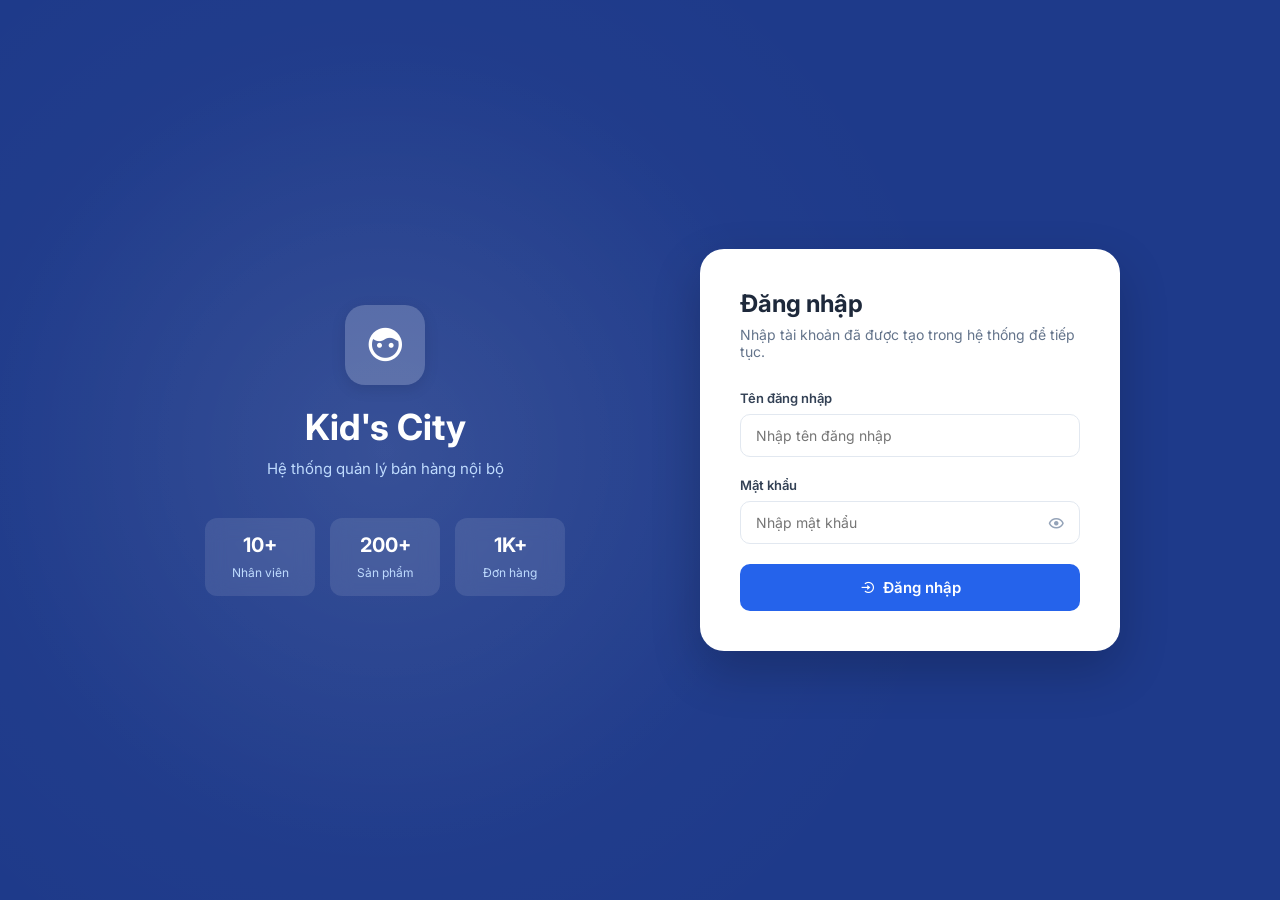
==== commit 17cf6533: "Fix global-toast display bug (remove right column) and restore edit category permission for staff" ====
--- a/frontend/index.html
+++ b/frontend/index.html
@@ -6,7 +6,7 @@
     <title>Kid's City - Quản lý bán hàng</title>
     <link href='https://unpkg.com/boxicons@2.1.4/css/boxicons.min.css' rel='stylesheet'>
     <link rel="stylesheet" href="assets/css/index.css">
-    <link rel="stylesheet" href="assets/css/sale.css?v=20260528-invoice-combobox">
+    <link rel="stylesheet" href="assets/css/sale.css?v=20260611-invoice-font-history-ui-v4">
     <link rel="stylesheet" href="assets/css/import.css?v=20260611-import-edit-layout">
     <link rel="stylesheet" href="assets/css/dashboard.css">
 </head>
@@ -203,9 +203,9 @@
         
     </div>
 
-    <script src="js/api.js?v=20260609-db-only"></script>
+    <script src="js/api.js?v=20260612-toast-fix"></script>
     <script src="js/auth.js?v=20260531-staff-role-normalize"></script>
-    <script src="js/sale.js?v=20260609-db-only"></script>
+    <script src="js/sale.js?v=20260611-invoice-font-history-ui-v4"></script>
     <script src="js/import.js?v=20260611-import-edit-images"></script>
     <script src="js/data-bindings.js?v=20260528-db-views"></script>
     <script src="js/index.js?v=20260601-password"></script>
--- a/frontend/assets/css/sale.css
+++ b/frontend/assets/css/sale.css
@@ -187,3 +187,84 @@
 .delete-message i { color: #ef4444; font-size: 48px; margin-bottom: 12px; }
 .delete-message p { font-size: 18px; font-weight: 600; color: #111827; margin-bottom: 8px; }
 .delete-message span { color: #64748b; font-size: 14px; }
+
+/* Invoice pagination total */
+.sales-pagination {
+    display: flex;
+    align-items: center;
+    justify-content: flex-end;
+    gap: 10px;
+    margin-top: 16px;
+}
+
+.pagination-total {
+    color: #64748b;
+    font-size: 13px;
+    font-weight: 600;
+    margin-right: 6px;
+    white-space: nowrap;
+}
+
+/* Invoice list is intentionally 5 columns: code, date, customer, staff, actions. */
+.invoice-list-table .action-group {
+    justify-content: flex-start;
+}
+
+/* Invoice edit/detail frontend controls */
+.invoice-update-switch {
+    margin: 0 0 18px;
+    display: grid;
+    grid-template-columns: 140px minmax(220px, 360px);
+    gap: 12px;
+    align-items: center;
+}
+.invoice-update-switch label {
+    color: #64748b;
+    font-weight: 700;
+}
+.invoice-update-switch select,
+.invoice-edit-table select,
+.invoice-edit-table input {
+    width: 100%;
+    border: 1px solid #dbe4f0;
+    border-radius: 8px;
+    padding: 9px 10px;
+    color: #334155;
+    background: #fff;
+    outline: none;
+}
+.edit-product-heading {
+    display: flex;
+    align-items: center;
+    justify-content: space-between;
+    gap: 16px;
+    margin-top: 18px;
+    margin-bottom: 12px;
+}
+.invoice-edit-table th:last-child,
+.invoice-edit-table td:last-child {
+    width: 58px;
+    text-align: center;
+}
+.invoice-edit-table td:nth-child(3) {
+    width: 110px;
+}
+.form-grid input:disabled {
+    background: #f8fafc;
+    color: #64748b;
+    cursor: not-allowed;
+}
+@media (max-width: 760px) {
+    .invoice-update-switch,
+    .edit-product-heading {
+        grid-template-columns: 1fr;
+        flex-direction: column;
+        align-items: stretch;
+    }
+}
+
+.invoice-edit-product-name {
+    display: block;
+    font-weight: 700;
+    color: #334155;
+}
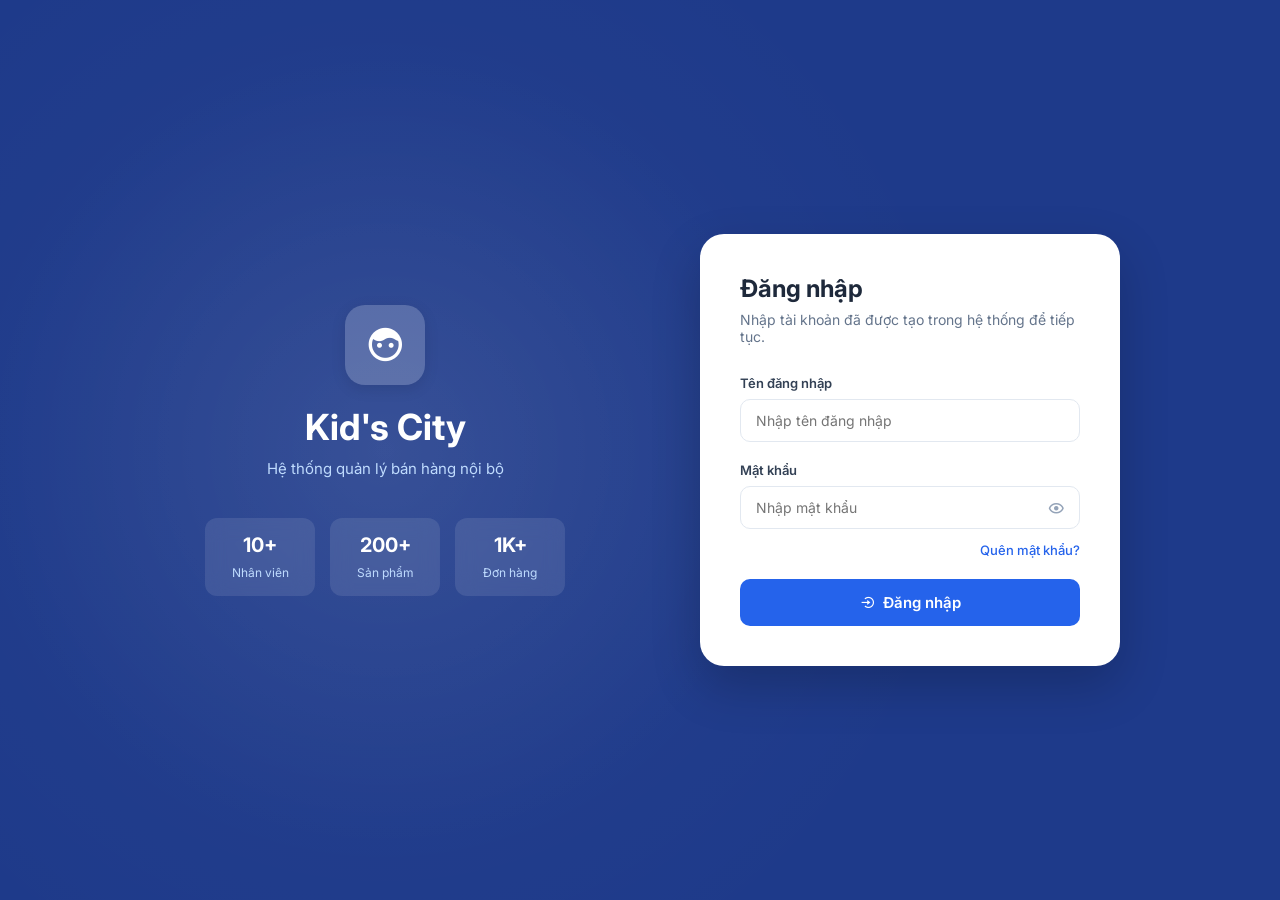
==== commit 7543d9d0: "Update codebase" ====
--- a/frontend/index.html
+++ b/frontend/index.html
@@ -6,7 +6,7 @@
     <title>Kid's City - Quản lý bán hàng</title>
     <link href='https://unpkg.com/boxicons@2.1.4/css/boxicons.min.css' rel='stylesheet'>
     <link rel="stylesheet" href="assets/css/index.css">
-    <link rel="stylesheet" href="assets/css/sale.css?v=20260611-invoice-font-history-ui-v4">
+    <link rel="stylesheet" href="assets/css/sale.css?v=20260528-invoice-combobox">
     <link rel="stylesheet" href="assets/css/import.css?v=20260611-import-edit-layout">
     <link rel="stylesheet" href="assets/css/dashboard.css">
 </head>
@@ -203,9 +203,9 @@
         
     </div>
 
-    <script src="js/api.js?v=20260612-toast-fix"></script>
+    <script src="js/api.js?v=20260609-db-only"></script>
     <script src="js/auth.js?v=20260531-staff-role-normalize"></script>
-    <script src="js/sale.js?v=20260611-invoice-font-history-ui-v4"></script>
+    <script src="js/sale.js?v=20260611-add-updated-at"></script>
     <script src="js/import.js?v=20260611-import-edit-images"></script>
     <script src="js/data-bindings.js?v=20260528-db-views"></script>
     <script src="js/index.js?v=20260601-password"></script>
--- a/frontend/assets/css/index.css
+++ b/frontend/assets/css/index.css
@@ -328,6 +328,26 @@
     font-weight: 600;
 }
 
+#global-toast {
+    position: fixed !important;
+    top: 20px !important;
+    right: -300px !important;
+    background: #dcfce7 !important;
+    color: #166534 !important;
+    padding: 12px 20px !important;
+    border-radius: 8px !important;
+    font-size: 14px !important;
+    font-weight: 500 !important;
+    display: flex !important;
+    align-items: center !important;
+    gap: 8px !important;
+    box-shadow: 0 4px 15px rgba(0, 0, 0, 0.1) !important;
+    z-index: 9999 !important;
+    transition: right 0.4s ease-in-out !important;
+}
+#global-toast.show { right: 20px !important; }
+#global-toast i { font-size: 20px !important; color: #16a34a !important; }
+
 .profile-details { margin-bottom: 30px; }
 .detail-row {
     display: flex;
@@ -403,21 +423,6 @@
 }
 
 #global-toast {
-    position: fixed;
-    top: 20px;
-    right: -300px;
-    background: #dcfce7;
-    color: #166534;
-    padding: 12px 20px;
-    border-radius: 8px;
-    font-size: 14px;
-    font-weight: 500;
-    display: flex;
-    align-items: center;
-    gap: 8px;
-    box-shadow: 0 4px 15px rgba(0, 0, 0, 0.1);
-    z-index: 9999;
-    transition: right 0.4s ease-in-out;
-}
-#global-toast.show { right: 20px; }
-#global-toast i { font-size: 20px; color: #16a34a; }
+    display: none !important;
+    visibility: hidden !important;
+}
